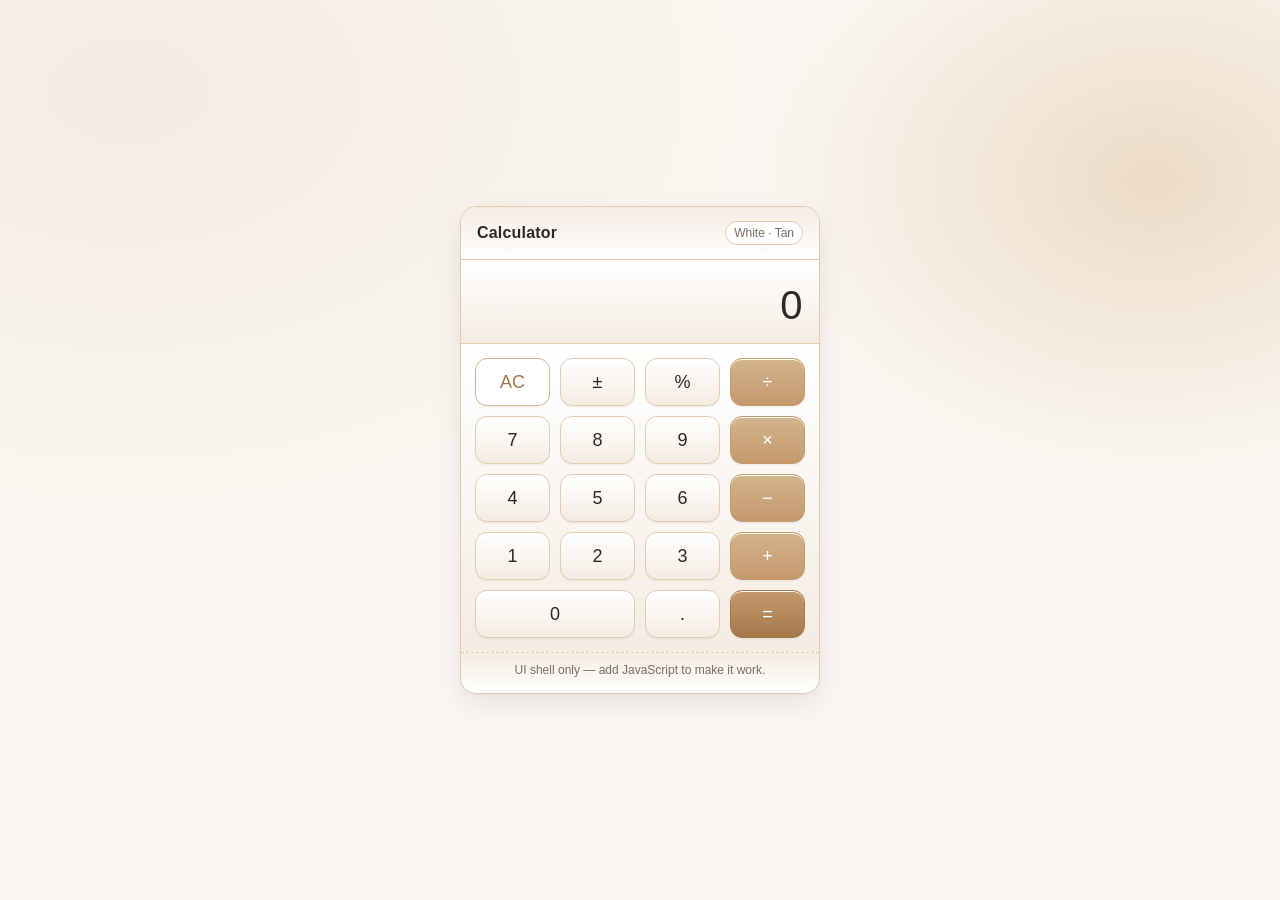
==== calculator.html @ 6fed5150 "feat: Add calculator UI with white and tan theme Co-authored-by: 2501030198 <2501030198@mail.jiit.ac" ====
<!DOCTYPE html>
<html lang="en">
<head>
  <meta charset="UTF-8" />
  <meta name="viewport" content="width=device-width, initial-scale=1" />
  <title>Calculator UI — White & Tan</title>
  <style>
    :root {
      --bg: #faf7f2;            /* off-white with a hint of tan */
      --surface: #ffffff;        /* pure white card */
      --tan-50: #f4ece2;         /* very light tan */
      --tan-100: #ecdcc8;
      --tan-200: #e2ccae;
      --tan-300: #d2b48c;        /* classic tan */
      --tan-400: #c49a6c;        /* deeper tan */
      --tan-500: #a4784a;        /* accent/darker */
      --text: #2c2a28;           /* near-black/brown */
      --muted: #7a6e61;          /* muted text */
      --ring: 0 0 0 3px rgba(210, 180, 140, 0.35);
    }

    * { box-sizing: border-box; }
    html, body { height: 100%; }

    body {
      margin: 0;
      font-family: ui-sans-serif, -apple-system, Segoe UI, Roboto, Helvetica, Arial, "Apple Color Emoji", "Segoe UI Emoji";
      color: var(--text);
      background:
        radial-gradient(1200px 800px at 10% 10%, var(--tan-50), transparent 60%),
        radial-gradient(800px 600px at 90% 20%, var(--tan-100), transparent 50%),
        var(--bg);
      display: grid;
      place-items: center;
      padding: 24px;
    }

    .calculator {
      width: 360px;
      max-width: 92vw;
      background: var(--surface);
      border: 1px solid var(--tan-200);
      border-radius: 16px;
      box-shadow:
        0 1px 2px rgba(0,0,0,0.05),
        0 10px 30px rgba(0,0,0,0.08);
      overflow: hidden;
    }

    .header {
      display: flex;
      align-items: center;
      justify-content: space-between;
      padding: 14px 16px;
      background: linear-gradient(180deg, var(--tan-50), transparent);
      border-bottom: 1px solid var(--tan-200);
    }

    .title {
      font-weight: 600;
      letter-spacing: 0.2px;
    }

    .badge {
      font-size: 12px;
      color: var(--muted);
      background: #fff;
      border: 1px solid var(--tan-200);
      border-radius: 999px;
      padding: 4px 8px;
    }

    .display {
      padding: 18px 16px;
      background: linear-gradient(180deg, var(--surface), var(--tan-50));
      border-bottom: 1px solid var(--tan-200);
      min-height: 84px;
      display: grid;
      align-items: end;
      justify-items: end;
    }

    .display .value {
      font-variant-numeric: tabular-nums;
      font-size: 40px;
      line-height: 1;
      letter-spacing: 0.5px;
      color: var(--text);
      user-select: none;
    }

    .keys {
      display: grid;
      grid-template-columns: repeat(4, 1fr);
      gap: 10px;
      padding: 14px;
      background: linear-gradient(180deg, #fff, var(--tan-50));
    }

    .key {
      appearance: none;
      border: 1px solid var(--tan-200);
      background: linear-gradient(180deg, #fff, var(--tan-50));
      color: var(--text);
      border-radius: 12px;
      padding: 14px 12px;
      font-size: 18px;
      line-height: 1;
      cursor: pointer;
      box-shadow: 0 1px 0 #fff inset, 0 1.5px 0 rgba(0,0,0,0.04);
      transition: transform 120ms ease, box-shadow 120ms ease, background-color 120ms ease;
    }

    .key:hover { box-shadow: 0 1px 0 #fff inset, 0 2px 12px rgba(0,0,0,0.06); }
    .key:active { transform: translateY(1px); }
    .key:focus-visible { outline: none; box-shadow: var(--ring); }

    .key.operator {
      background: linear-gradient(180deg, var(--tan-300), var(--tan-400));
      border-color: var(--tan-400);
      color: #fff;
    }

    .key.operator:hover { filter: brightness(1.02); }

    .key.equals {
      background: linear-gradient(180deg, var(--tan-400), var(--tan-500));
      border-color: var(--tan-500);
      color: #fff;
    }

    .key.ac { color: var(--tan-500); border-color: var(--tan-300); background: #fff; }

    .key.zero { grid-column: span 2; }

    .footer {
      padding: 10px 14px 16px;
      color: var(--muted);
      font-size: 12px;
      text-align: center;
      border-top: 1px dashed var(--tan-200);
      background: linear-gradient(180deg, var(--tan-50), transparent);
    }
  </style>
</head>
<body>
  <section class="calculator" aria-label="Calculator UI (HTML/CSS only)">
    <div class="header">
      <div class="title">Calculator</div>
      <div class="badge">White · Tan</div>
    </div>

    <div class="display" role="status" aria-live="polite">
      <div class="value">0</div>
    </div>

    <div class="keys" aria-hidden="true">
      <!-- Row 1 -->
      <button class="key ac" type="button">AC</button>
      <button class="key" type="button">±</button>
      <button class="key" type="button">%</button>
      <button class="key operator" type="button">÷</button>

      <!-- Row 2 -->
      <button class="key" type="button">7</button>
      <button class="key" type="button">8</button>
      <button class="key" type="button">9</button>
      <button class="key operator" type="button">×</button>

      <!-- Row 3 -->
      <button class="key" type="button">4</button>
      <button class="key" type="button">5</button>
      <button class="key" type="button">6</button>
      <button class="key operator" type="button">−</button>

      <!-- Row 4 -->
      <button class="key" type="button">1</button>
      <button class="key" type="button">2</button>
      <button class="key" type="button">3</button>
      <button class="key operator" type="button">+</button>

      <!-- Row 5 -->
      <button class="key zero" type="button">0</button>
      <button class="key" type="button">.</button>
      <button class="key equals" type="button">=</button>
    </div>

    <div class="footer">UI shell only — add JavaScript to make it work.</div>
  </section>
</body>
</html>
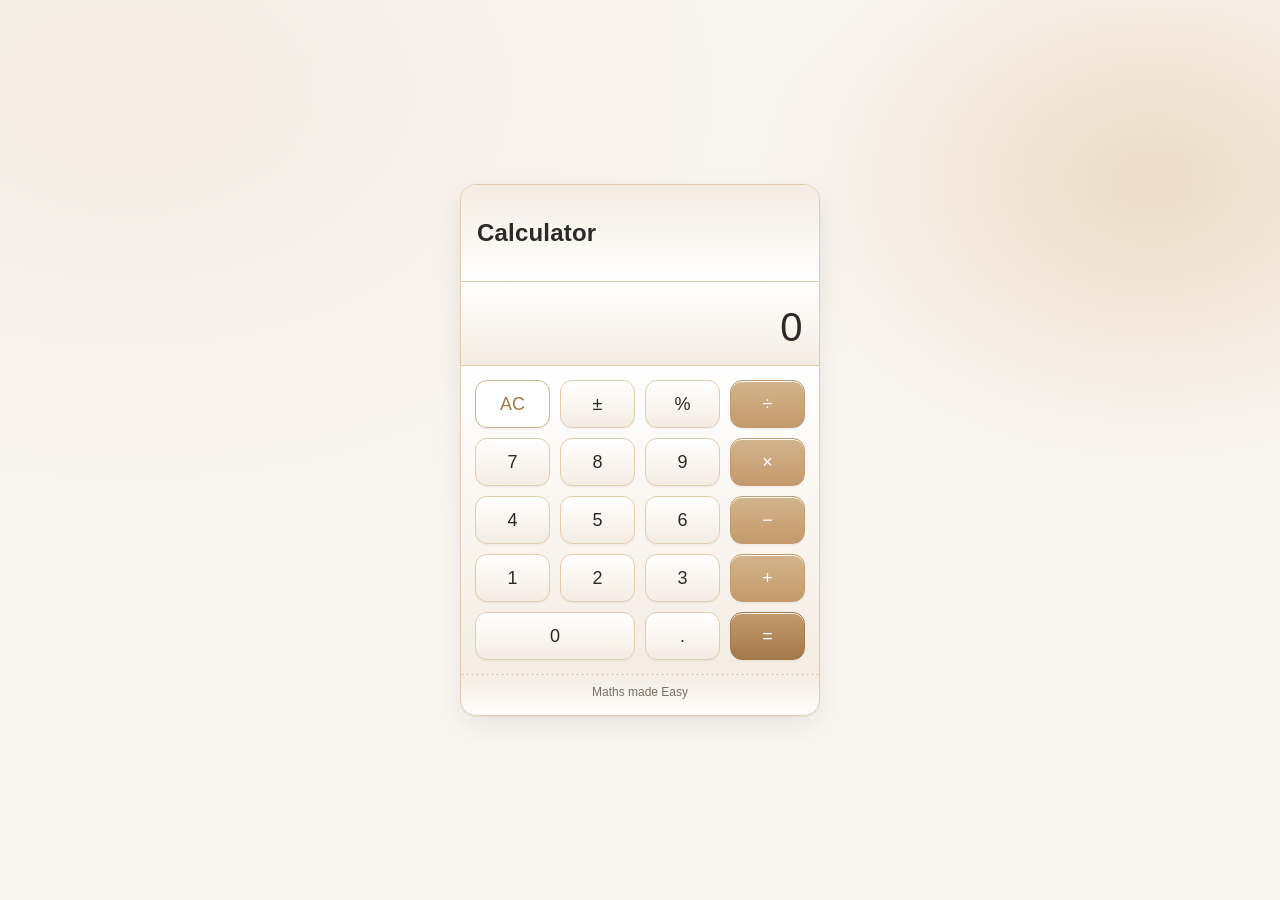
==== commit 9ccd6871: "Refined the files and started for js file" ====
--- a/calculator.html
+++ b/calculator.html
@@ -1,160 +1,24 @@
 <!DOCTYPE html>
 <html lang="en">
+
 <head>
   <meta charset="UTF-8" />
   <meta name="viewport" content="width=device-width, initial-scale=1" />
-  <title>Calculator UI — White & Tan</title>
-  <style>
-    :root {
-      --bg: #faf7f2;            /* off-white with a hint of tan */
-      --surface: #ffffff;        /* pure white card */
-      --tan-50: #f4ece2;         /* very light tan */
-      --tan-100: #ecdcc8;
-      --tan-200: #e2ccae;
-      --tan-300: #d2b48c;        /* classic tan */
-      --tan-400: #c49a6c;        /* deeper tan */
-      --tan-500: #a4784a;        /* accent/darker */
-      --text: #2c2a28;           /* near-black/brown */
-      --muted: #7a6e61;          /* muted text */
-      --ring: 0 0 0 3px rgba(210, 180, 140, 0.35);
-    }
+  <title>Calculator</title>
+  <link rel="stylesheet" href="calculator.css">
+  <script src="calculator.js"></script>
+</head>
 
-    * { box-sizing: border-box; }
-    html, body { height: 100%; }
+<body>
+  <section class="calculator">
+    <header class="header">
+      <h1>Calculator</h1>
+    </header>
 
-    body {
-      margin: 0;
-      font-family: ui-sans-serif, -apple-system, Segoe UI, Roboto, Helvetica, Arial, "Apple Color Emoji", "Segoe UI Emoji";
-      color: var(--text);
-      background:
-        radial-gradient(1200px 800px at 10% 10%, var(--tan-50), transparent 60%),
-        radial-gradient(800px 600px at 90% 20%, var(--tan-100), transparent 50%),
-        var(--bg);
-      display: grid;
-      place-items: center;
-      padding: 24px;
-    }
 
-    .calculator {
-      width: 360px;
-      max-width: 92vw;
-      background: var(--surface);
-      border: 1px solid var(--tan-200);
-      border-radius: 16px;
-      box-shadow:
-        0 1px 2px rgba(0,0,0,0.05),
-        0 10px 30px rgba(0,0,0,0.08);
-      overflow: hidden;
-    }
+    <div class="display value" aria-live="polite">0</div>
 
-    .header {
-      display: flex;
-      align-items: center;
-      justify-content: space-between;
-      padding: 14px 16px;
-      background: linear-gradient(180deg, var(--tan-50), transparent);
-      border-bottom: 1px solid var(--tan-200);
-    }
-
-    .title {
-      font-weight: 600;
-      letter-spacing: 0.2px;
-    }
-
-    .badge {
-      font-size: 12px;
-      color: var(--muted);
-      background: #fff;
-      border: 1px solid var(--tan-200);
-      border-radius: 999px;
-      padding: 4px 8px;
-    }
-
-    .display {
-      padding: 18px 16px;
-      background: linear-gradient(180deg, var(--surface), var(--tan-50));
-      border-bottom: 1px solid var(--tan-200);
-      min-height: 84px;
-      display: grid;
-      align-items: end;
-      justify-items: end;
-    }
-
-    .display .value {
-      font-variant-numeric: tabular-nums;
-      font-size: 40px;
-      line-height: 1;
-      letter-spacing: 0.5px;
-      color: var(--text);
-      user-select: none;
-    }
-
-    .keys {
-      display: grid;
-      grid-template-columns: repeat(4, 1fr);
-      gap: 10px;
-      padding: 14px;
-      background: linear-gradient(180deg, #fff, var(--tan-50));
-    }
-
-    .key {
-      appearance: none;
-      border: 1px solid var(--tan-200);
-      background: linear-gradient(180deg, #fff, var(--tan-50));
-      color: var(--text);
-      border-radius: 12px;
-      padding: 14px 12px;
-      font-size: 18px;
-      line-height: 1;
-      cursor: pointer;
-      box-shadow: 0 1px 0 #fff inset, 0 1.5px 0 rgba(0,0,0,0.04);
-      transition: transform 120ms ease, box-shadow 120ms ease, background-color 120ms ease;
-    }
-
-    .key:hover { box-shadow: 0 1px 0 #fff inset, 0 2px 12px rgba(0,0,0,0.06); }
-    .key:active { transform: translateY(1px); }
-    .key:focus-visible { outline: none; box-shadow: var(--ring); }
-
-    .key.operator {
-      background: linear-gradient(180deg, var(--tan-300), var(--tan-400));
-      border-color: var(--tan-400);
-      color: #fff;
-    }
-
-    .key.operator:hover { filter: brightness(1.02); }
-
-    .key.equals {
-      background: linear-gradient(180deg, var(--tan-400), var(--tan-500));
-      border-color: var(--tan-500);
-      color: #fff;
-    }
-
-    .key.ac { color: var(--tan-500); border-color: var(--tan-300); background: #fff; }
-
-    .key.zero { grid-column: span 2; }
-
-    .footer {
-      padding: 10px 14px 16px;
-      color: var(--muted);
-      font-size: 12px;
-      text-align: center;
-      border-top: 1px dashed var(--tan-200);
-      background: linear-gradient(180deg, var(--tan-50), transparent);
-    }
-  </style>
-</head>
-<body>
-  <section class="calculator" aria-label="Calculator UI (HTML/CSS only)">
-    <div class="header">
-      <div class="title">Calculator</div>
-      <div class="badge">White · Tan</div>
-    </div>
-
-    <div class="display" role="status" aria-live="polite">
-      <div class="value">0</div>
-    </div>
-
-    <div class="keys" aria-hidden="true">
+    <div class="keys">
       <!-- Row 1 -->
       <button class="key ac" type="button">AC</button>
       <button class="key" type="button">±</button>
@@ -185,7 +49,8 @@
       <button class="key equals" type="button">=</button>
     </div>
 
-    <div class="footer">UI shell only — add JavaScript to make it work.</div>
+    <footer class="footer">Maths made Easy</footer>
   </section>
 </body>
-</html>
+
+</html>
--- a/calculator.css
+++ b/calculator.css
@@ -0,0 +1,159 @@
+:root {
+    --bg: #faf7f2;
+    /* off-white with a hint of tan */
+    --surface: #ffffff;
+    /* pure white card */
+    --tan-50: #f4ece2;
+    /* very light tan */
+    --tan-100: #ecdcc8;
+    --tan-200: #e2ccae;
+    --tan-300: #d2b48c;
+    /* classic tan */
+    --tan-400: #c49a6c;
+    /* deeper tan */
+    --tan-500: #a4784a;
+    /* accent/darker */
+    --text: #2c2a28;
+    /* near-black/brown */
+    --muted: #7a6e61;
+    /* muted text */
+    --ring: 0 0 0 3px rgba(210, 180, 140, 0.35);
+}
+
+* {
+    box-sizing: border-box;
+}
+
+html,
+body {
+    height: 100%;
+}
+
+body {
+    margin: 0;
+    font-family: ui-sans-serif, -apple-system, Segoe UI, Roboto, Helvetica, Arial, "Apple Color Emoji", "Segoe UI Emoji";
+    color: var(--text);
+    background:
+        radial-gradient(1200px 800px at 10% 10%, var(--tan-50), transparent 60%),
+        radial-gradient(800px 600px at 90% 20%, var(--tan-100), transparent 50%),
+        var(--bg);
+    display: grid;
+    place-items: center;
+    padding: 24px;
+}
+
+.calculator {
+    width: 360px;
+    max-width: 92vw;
+    background: var(--surface);
+    border: 1px solid var(--tan-200);
+    border-radius: 16px;
+    box-shadow:
+        0 1px 2px rgba(0, 0, 0, 0.05),
+        0 10px 30px rgba(0, 0, 0, 0.08);
+    overflow: hidden;
+}
+
+header.header {
+    display: flex;
+    align-items: center;
+    justify-content: space-between;
+    padding: 14px 16px;
+    background: linear-gradient(180deg, var(--tan-50), transparent);
+    border-bottom: 1px solid var(--tan-200);
+}
+
+h1 {
+    font-weight: 600;
+    letter-spacing: 0.2px;
+}
+
+.display {
+    padding: 18px 16px;
+    background: linear-gradient(180deg, var(--surface), var(--tan-50));
+    border-bottom: 1px solid var(--tan-200);
+    min-height: 84px;
+    display: grid;
+    align-items: end;
+    justify-items: end;
+}
+
+.display.value {
+    font-variant-numeric: tabular-nums;
+    font-size: 40px;
+    line-height: 1;
+    letter-spacing: 0.5px;
+    color: var(--text);
+    user-select: none;
+}
+
+.keys {
+    display: grid;
+    grid-template-columns: repeat(4, 1fr);
+    gap: 10px;
+    padding: 14px;
+    background: linear-gradient(180deg, #fff, var(--tan-50));
+}
+
+.key {
+    appearance: none;
+    border: 1px solid var(--tan-200);
+    background: linear-gradient(180deg, #fff, var(--tan-50));
+    color: var(--text);
+    border-radius: 12px;
+    padding: 14px 12px;
+    font-size: 18px;
+    line-height: 1;
+    cursor: pointer;
+    box-shadow: 0 1px 0 #fff inset, 0 1.5px 0 rgba(0, 0, 0, 0.04);
+    transition: transform 120ms ease, box-shadow 120ms ease, background-color 120ms ease;
+}
+
+.key:hover {
+    box-shadow: 0 1px 0 #fff inset, 0 2px 12px rgba(0, 0, 0, 0.06);
+}
+
+.key:active {
+    transform: translateY(1px);
+}
+
+.key:focus-visible {
+    outline: none;
+    box-shadow: var(--ring);
+}
+
+.key.operator {
+    background: linear-gradient(180deg, var(--tan-300), var(--tan-400));
+    border-color: var(--tan-400);
+    color: #fff;
+    transition: filter 120ms ease;
+}
+
+.key.operator:hover {
+    filter: brightness(1.02);
+}
+
+.key.equals {
+    background: linear-gradient(180deg, var(--tan-400), var(--tan-500));
+    border-color: var(--tan-500);
+    color: #fff;
+}
+
+.key.ac {
+    color: var(--tan-500);
+    border-color: var(--tan-300);
+    background: #fff;
+}
+
+.key.zero {
+    grid-column: span 2;
+}
+
+footer.footer {
+    padding: 10px 14px 16px;
+    color: var(--muted);
+    font-size: 12px;
+    text-align: center;
+    border-top: 1px dashed var(--tan-200);
+    background: linear-gradient(180deg, var(--tan-50), transparent);
+}
